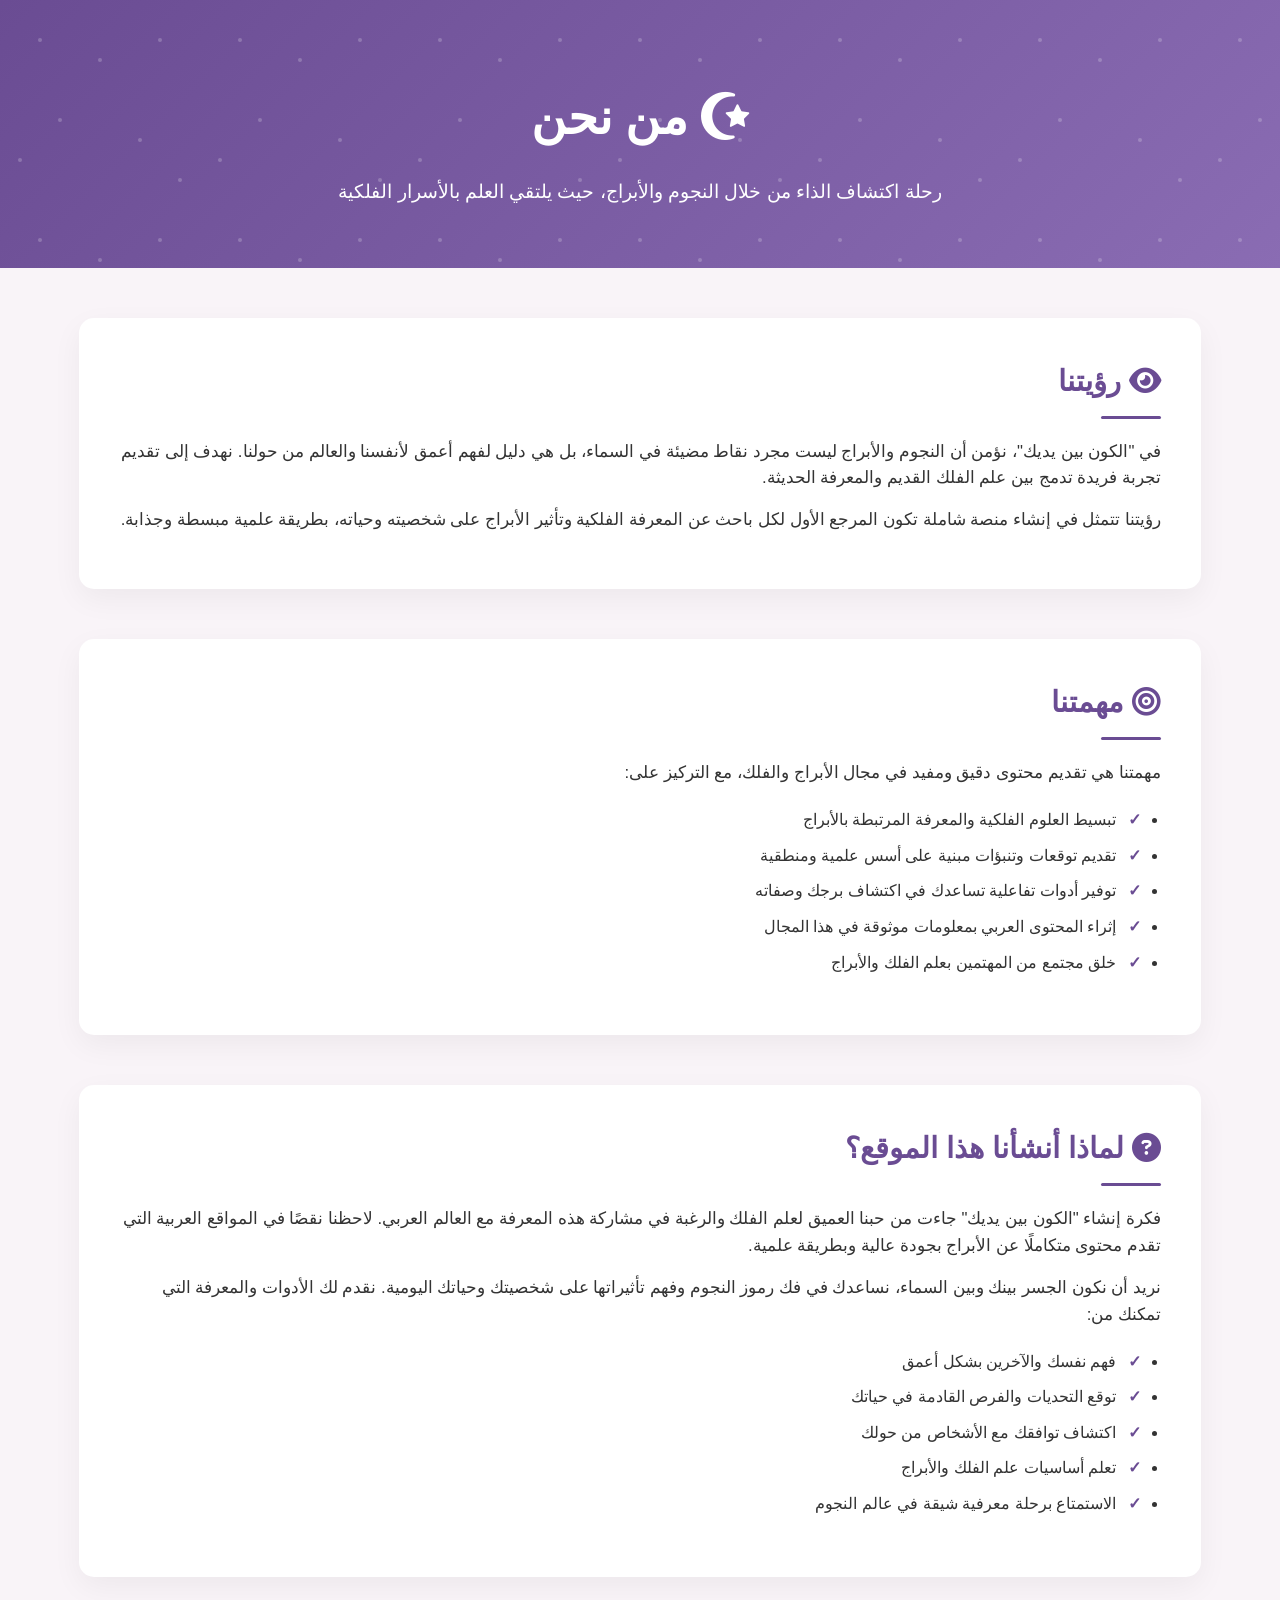
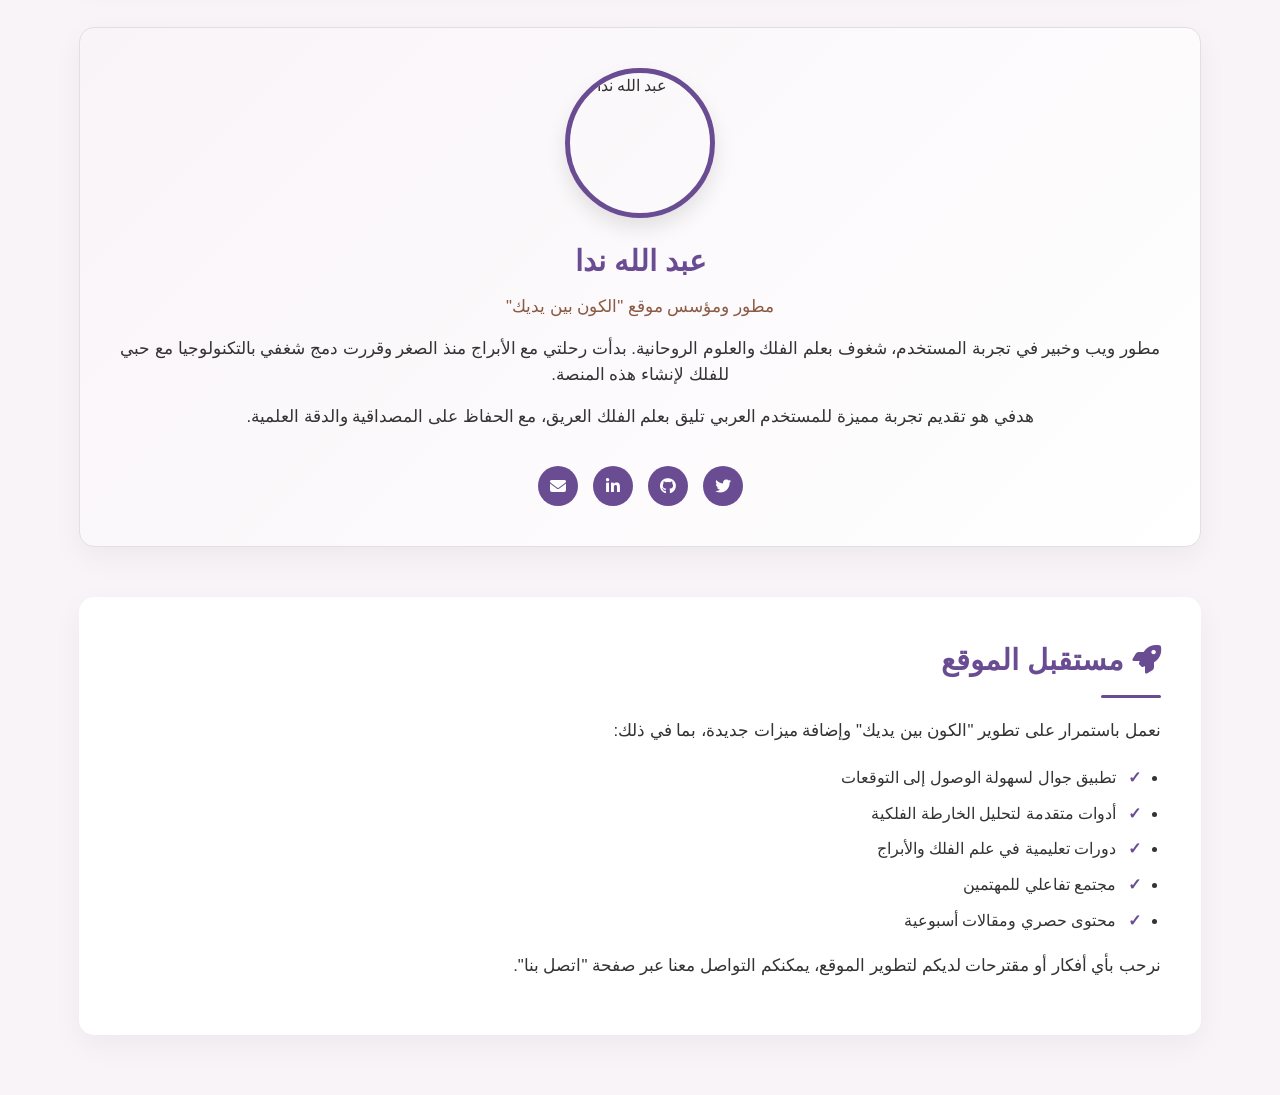
==== about.html @ 2dc2acd1 "Add files via upload" ====
<!DOCTYPE html>
<html lang="ar" dir="rtl">
<head>
    <meta charset="UTF-8">
    <meta name="viewport" content="width=device-width, initial-scale=1.0">
    <title>من نحن - الكون بين يديك</title>
    <link rel="stylesheet" href="https://cdnjs.cloudflare.com/ajax/libs/font-awesome/6.4.0/css/all.min.css">
    <style>
        :root {
            --primary-color: #6a4c93;
            --primary-light: #8a6cb3;
            --secondary-color: #8a5a44;
            --chinese-color: #c52a2a;
            --text-color: #333;
            --light-bg: #f9f4f8;
            --dark-bg: #2c2836;
            --white: #ffffff;
            --gray: #f5f5f5;
            --dark-gray: #e0e0e0;
        }

        * {
            margin: 0;
            padding: 0;
            box-sizing: border-box;
            font-family: 'Tajawal', sans-serif;
        }

        body {
            background-color: var(--light-bg);
            color: var(--text-color);
            line-height: 1.6;
        }

        .container {
            width: 90%;
            max-width: 1200px;
            margin: 0 auto;
            padding: 0 15px;
        }

        /* الترويسة */
        .about-header {
            background: linear-gradient(135deg, var(--primary-color) 0%, var(--primary-light) 100%);
            color: var(--white);
            padding: 80px 0 60px;
            text-align: center;
            position: relative;
            overflow: hidden;
            margin-bottom: 50px;
        }

        .about-header h1 {
            font-size: 3rem;
            margin-bottom: 20px;
            position: relative;
            z-index: 2;
            animation: fadeInDown 1s ease;
        }

        .about-header p {
            font-size: 1.2rem;
            max-width: 700px;
            margin: 0 auto;
            position: relative;
            z-index: 2;
            animation: fadeIn 1.5s ease;
        }

        .stars-bg {
            position: absolute;
            top: 0;
            left: 0;
            width: 100%;
            height: 100%;
            background-image: url('data:image/svg+xml;utf8,<svg xmlns="http://www.w3.org/2000/svg" width="100" height="100" viewBox="0 0 100 100"><circle cx="20" cy="20" r="1" fill="white" opacity="0.7"/><circle cx="50" cy="30" r="1" fill="white" opacity="0.7"/><circle cx="80" cy="20" r="1" fill="white" opacity="0.7"/><circle cx="30" cy="60" r="1" fill="white" opacity="0.7"/><circle cx="70" cy="70" r="1" fill="white" opacity="0.7"/><circle cx="10" cy="80" r="1" fill="white" opacity="0.7"/><circle cx="90" cy="90" r="1" fill="white" opacity="0.7"/></svg>');
            background-size: 200px 200px;
            opacity: 0.3;
            animation: starsMove 100s linear infinite;
        }

        /* محتوى الصفحة */
        .about-content {
            display: grid;
            grid-template-columns: 1fr;
            gap: 50px;
            margin-bottom: 60px;
        }

        .about-section {
            background-color: var(--white);
            border-radius: 15px;
            padding: 40px;
            box-shadow: 0 10px 30px rgba(0,0,0,0.05);
            position: relative;
            overflow: hidden;
            transition: all 0.3s ease;
        }

        .about-section:hover {
            transform: translateY(-5px);
            box-shadow: 0 15px 40px rgba(0,0,0,0.1);
        }

        .about-section h2 {
            color: var(--primary-color);
            font-size: 1.8rem;
            margin-bottom: 20px;
            position: relative;
            padding-bottom: 15px;
        }

        .about-section h2:after {
            content: '';
            position: absolute;
            bottom: 0;
            right: 0;
            width: 60px;
            height: 3px;
            background-color: var(--primary-color);
            border-radius: 3px;
        }

        .about-section p {
            margin-bottom: 15px;
            font-size: 1.05rem;
        }

        .about-section ul {
            margin: 20px 0;
            padding-right: 20px;
        }

        .about-section li {
            margin-bottom: 10px;
            position: relative;
            padding-right: 25px;
        }

        .about-section li:before {
            content: '✓';
            position: absolute;
            right: 0;
            top: 0;
            color: var(--primary-color);
            font-weight: bold;
        }

        /* قسم المطور */
        .developer-section {
            display: flex;
            flex-direction: column;
            align-items: center;
            text-align: center;
            background: linear-gradient(135deg, var(--light-bg) 0%, var(--white) 100%);
            border: 1px solid var(--dark-gray);
        }

        .developer-avatar {
            width: 150px;
            height: 150px;
            border-radius: 50%;
            border: 5px solid var(--primary-color);
            object-fit: cover;
            margin-bottom: 20px;
            box-shadow: 0 10px 20px rgba(0,0,0,0.1);
        }

        .developer-name {
            font-size: 1.8rem;
            color: var(--primary-color);
            margin-bottom: 10px;
        }

        .developer-title {
            font-size: 1.1rem;
            color: var(--secondary-color);
            margin-bottom: 20px;
            font-weight: 500;
        }

        .developer-social {
            display: flex;
            gap: 15px;
            margin-top: 20px;
        }

        .developer-social a {
            display: flex;
            align-items: center;
            justify-content: center;
            width: 40px;
            height: 40px;
            background-color: var(--primary-color);
            border-radius: 50%;
            color: var(--white);
            transition: all 0.3s;
            text-decoration: none;
        }

        .developer-social a:hover {
            transform: translateY(-3px) scale(1.1);
            background-color: var(--primary-light);
            box-shadow: 0 5px 15px rgba(106, 76, 147, 0.4);
        }

        /* تأثيرات الحركة */
        @keyframes fadeIn {
            from { opacity: 0; }
            to { opacity: 1; }
        }

        @keyframes fadeInDown {
            from {
                opacity: 0;
                transform: translateY(-30px);
            }
            to {
                opacity: 1;
                transform: translateY(0);
            }
        }

        @keyframes starsMove {
            from { background-position: 0 0; }
            to { background-position: 1000px 1000px; }
        }

        /* تصميم متجاوب */
        @media (max-width: 768px) {
            .about-header h1 {
                font-size: 2.2rem;
            }
            
            .about-header p {
                font-size: 1rem;
            }
            
            .about-section {
                padding: 30px;
            }
            
            .about-section h2 {
                font-size: 1.5rem;
            }
        }

        @media (max-width: 576px) {
            .about-header h1 {
                font-size: 1.8rem;
            }
            
            .about-section {
                padding: 25px;
            }
        }
    </style>
</head>
<body>
    <!-- يمكنك إضافة شريط التنقل والفوتر من الموقع الرئيسي هنا -->

    <main class="main-content">
        <!-- ترويسة الصفحة -->
        <section class="about-header">
            <div class="stars-bg"></div>
            <div class="container">
                <h1><i class="fas fa-star-and-crescent"></i> من نحن</h1>
                <p>رحلة اكتشاف الذاء من خلال النجوم والأبراج، حيث يلتقي العلم بالأسرار الفلكية</p>
            </div>
        </section>

        <div class="container">
            <div class="about-content">
                <!-- قسم رؤيتنا -->
                <section class="about-section">
                    <h2><i class="fas fa-eye"></i> رؤيتنا</h2>
                    <p>في "الكون بين يديك"، نؤمن أن النجوم والأبراج ليست مجرد نقاط مضيئة في السماء، بل هي دليل لفهم أعمق لأنفسنا والعالم من حولنا. نهدف إلى تقديم تجربة فريدة تدمج بين علم الفلك القديم والمعرفة الحديثة.</p>
                    <p>رؤيتنا تتمثل في إنشاء منصة شاملة تكون المرجع الأول لكل باحث عن المعرفة الفلكية وتأثير الأبراج على شخصيته وحياته، بطريقة علمية مبسطة وجذابة.</p>
                </section>

                <!-- قسم مهمتنا -->
                <section class="about-section">
                    <h2><i class="fas fa-bullseye"></i> مهمتنا</h2>
                    <p>مهمتنا هي تقديم محتوى دقيق ومفيد في مجال الأبراج والفلك، مع التركيز على:</p>
                    <ul>
                        <li>تبسيط العلوم الفلكية والمعرفة المرتبطة بالأبراج</li>
                        <li>تقديم توقعات وتنبؤات مبنية على أسس علمية ومنطقية</li>
                        <li>توفير أدوات تفاعلية تساعدك في اكتشاف برجك وصفاته</li>
                        <li>إثراء المحتوى العربي بمعلومات موثوقة في هذا المجال</li>
                        <li>خلق مجتمع من المهتمين بعلم الفلك والأبراج</li>
                    </ul>
                </section>

                <!-- قسم لماذا أنشأنا هذا الموقع -->
                <section class="about-section">
                    <h2><i class="fas fa-question-circle"></i> لماذا أنشأنا هذا الموقع؟</h2>
                    <p>فكرة إنشاء "الكون بين يديك" جاءت من حبنا العميق لعلم الفلك والرغبة في مشاركة هذه المعرفة مع العالم العربي. لاحظنا نقصًا في المواقع العربية التي تقدم محتوى متكاملًا عن الأبراج بجودة عالية وبطريقة علمية.</p>
                    <p>نريد أن نكون الجسر بينك وبين السماء، نساعدك في فك رموز النجوم وفهم تأثيراتها على شخصيتك وحياتك اليومية. نقدم لك الأدوات والمعرفة التي تمكنك من:</p>
                    <ul>
                        <li>فهم نفسك والآخرين بشكل أعمق</li>
                        <li>توقع التحديات والفرص القادمة في حياتك</li>
                        <li>اكتشاف توافقك مع الأشخاص من حولك</li>
                        <li>تعلم أساسيات علم الفلك والأبراج</li>
                        <li>الاستمتاع برحلة معرفية شيقة في عالم النجوم</li>
                    </ul>
                </section>

                <!-- قسم المطور -->
                <section class="about-section developer-section">
                    <img src="https://via.placeholder.com/150" alt="عبد الله ندا" class="developer-avatar">
                    <h3 class="developer-name">عبد الله ندا</h3>
                    <p class="developer-title">مطور ومؤسس موقع "الكون بين يديك"</p>
                    <p>مطور ويب وخبير في تجربة المستخدم، شغوف بعلم الفلك والعلوم الروحانية. بدأت رحلتي مع الأبراج منذ الصغر وقررت دمج شغفي بالتكنولوجيا مع حبي للفلك لإنشاء هذه المنصة.</p>
                    <p>هدفي هو تقديم تجربة مميزة للمستخدم العربي تليق بعلم الفلك العريق، مع الحفاظ على المصداقية والدقة العلمية.</p>
                    <div class="developer-social">
                        <a href="#"><i class="fab fa-twitter"></i></a>
                        <a href="#"><i class="fab fa-github"></i></a>
                        <a href="#"><i class="fab fa-linkedin-in"></i></a>
                        <a href="#"><i class="fas fa-envelope"></i></a>
                    </div>
                </section>

                <!-- قسم مستقبل الموقع -->
                <section class="about-section">
                    <h2><i class="fas fa-rocket"></i> مستقبل الموقع</h2>
                    <p>نعمل باستمرار على تطوير "الكون بين يديك" وإضافة ميزات جديدة، بما في ذلك:</p>
                    <ul>
                        <li>تطبيق جوال لسهولة الوصول إلى التوقعات</li>
                        <li>أدوات متقدمة لتحليل الخارطة الفلكية</li>
                        <li>دورات تعليمية في علم الفلك والأبراج</li>
                        <li>مجتمع تفاعلي للمهتمين</li>
                        <li>محتوى حصري ومقالات أسبوعية</li>
                    </ul>
                    <p>نرحب بأي أفكار أو مقترحات لديكم لتطوير الموقع، يمكنكم التواصل معنا عبر صفحة "اتصل بنا".</p>
                </section>
            </div>
        </div>
    </main>

    <!-- يمكنك إضافة فوتر الموقع هنا -->

    <script>
        // تأثيرات عند التمرير
        document.addEventListener('DOMContentLoaded', function() {
            const aboutSections = document.querySelectorAll('.about-section');
            
            const observer = new IntersectionObserver((entries) => {
                entries.forEach(entry => {
                    if (entry.isIntersecting) {
                        entry.target.style.opacity = 1;
                        entry.target.style.transform = 'translateY(0)';
                    }
                });
            }, { threshold: 0.1 });
            
            aboutSections.forEach(section => {
                section.style.opacity = 0;
                section.style.transform = 'translateY(20px)';
                section.style.transition = 'all 0.6s ease';
                observer.observe(section);
            });
        });
    </script>
</body>
</html>
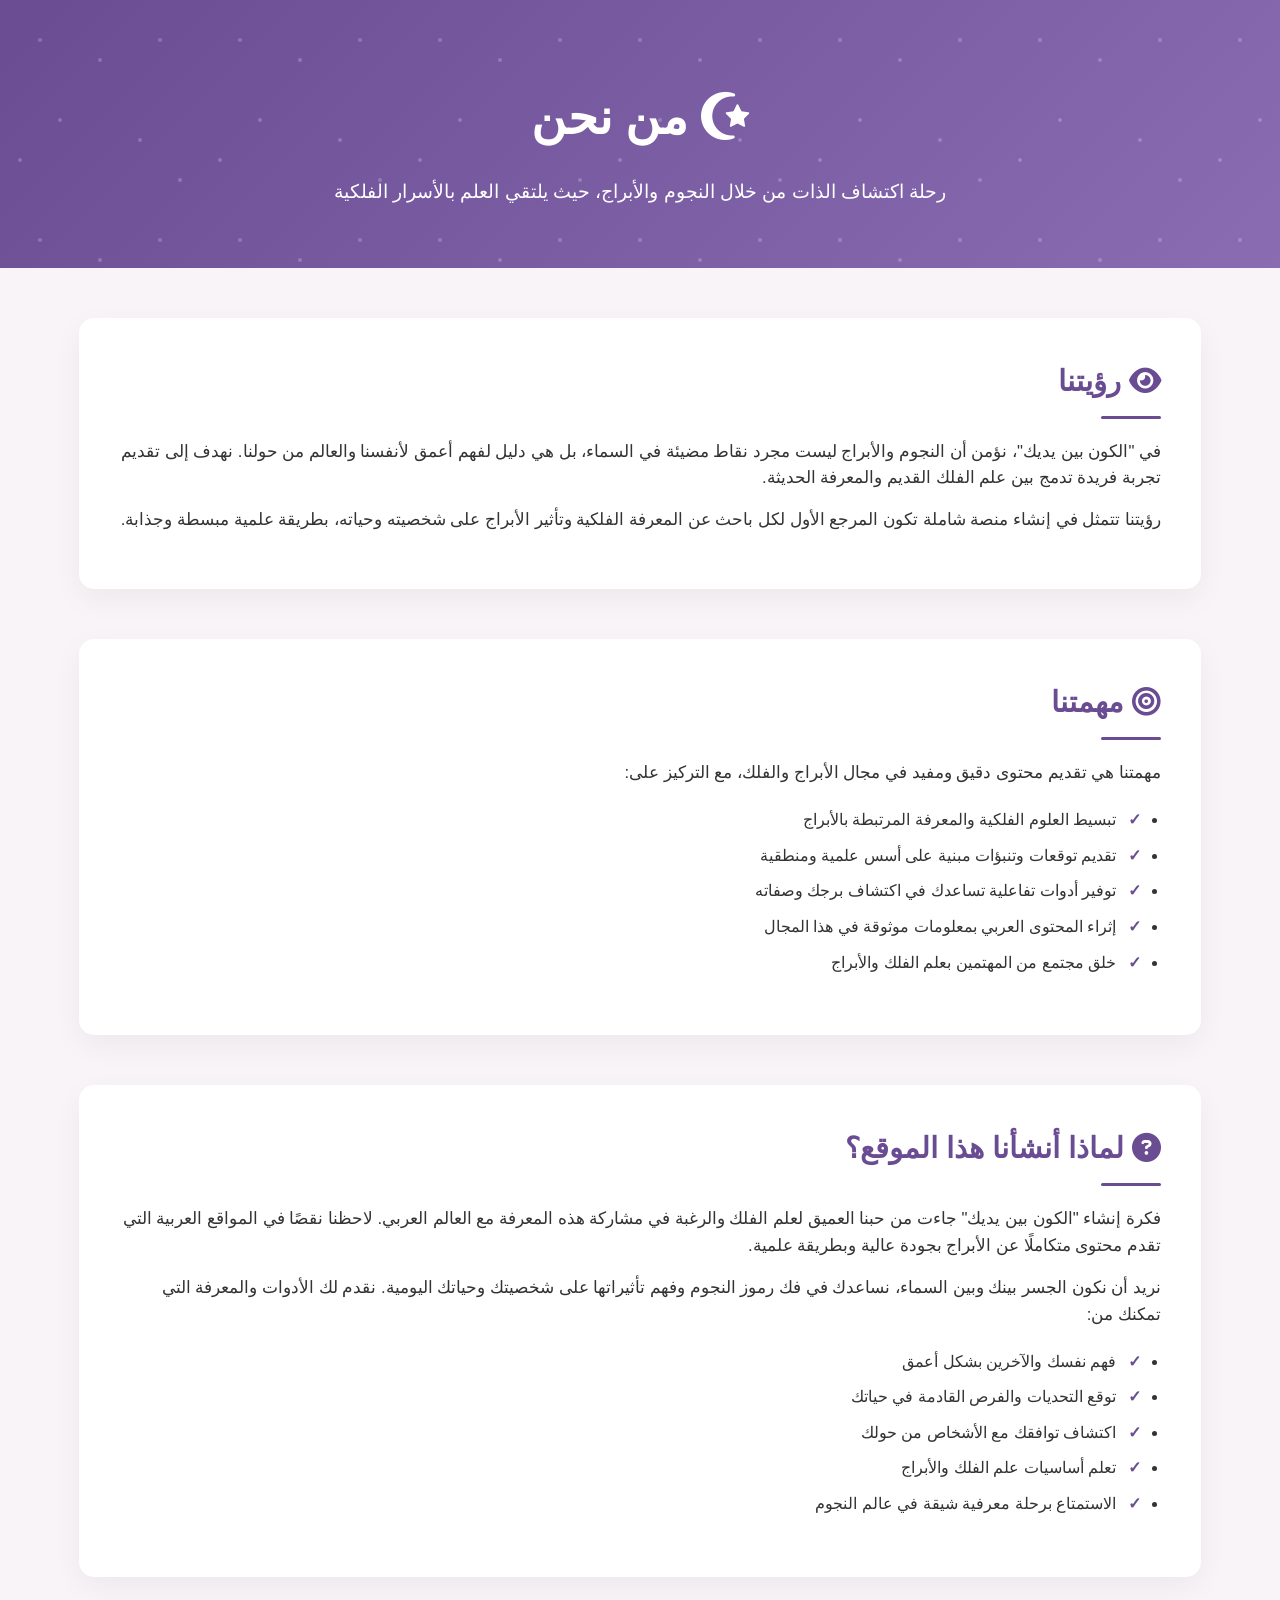
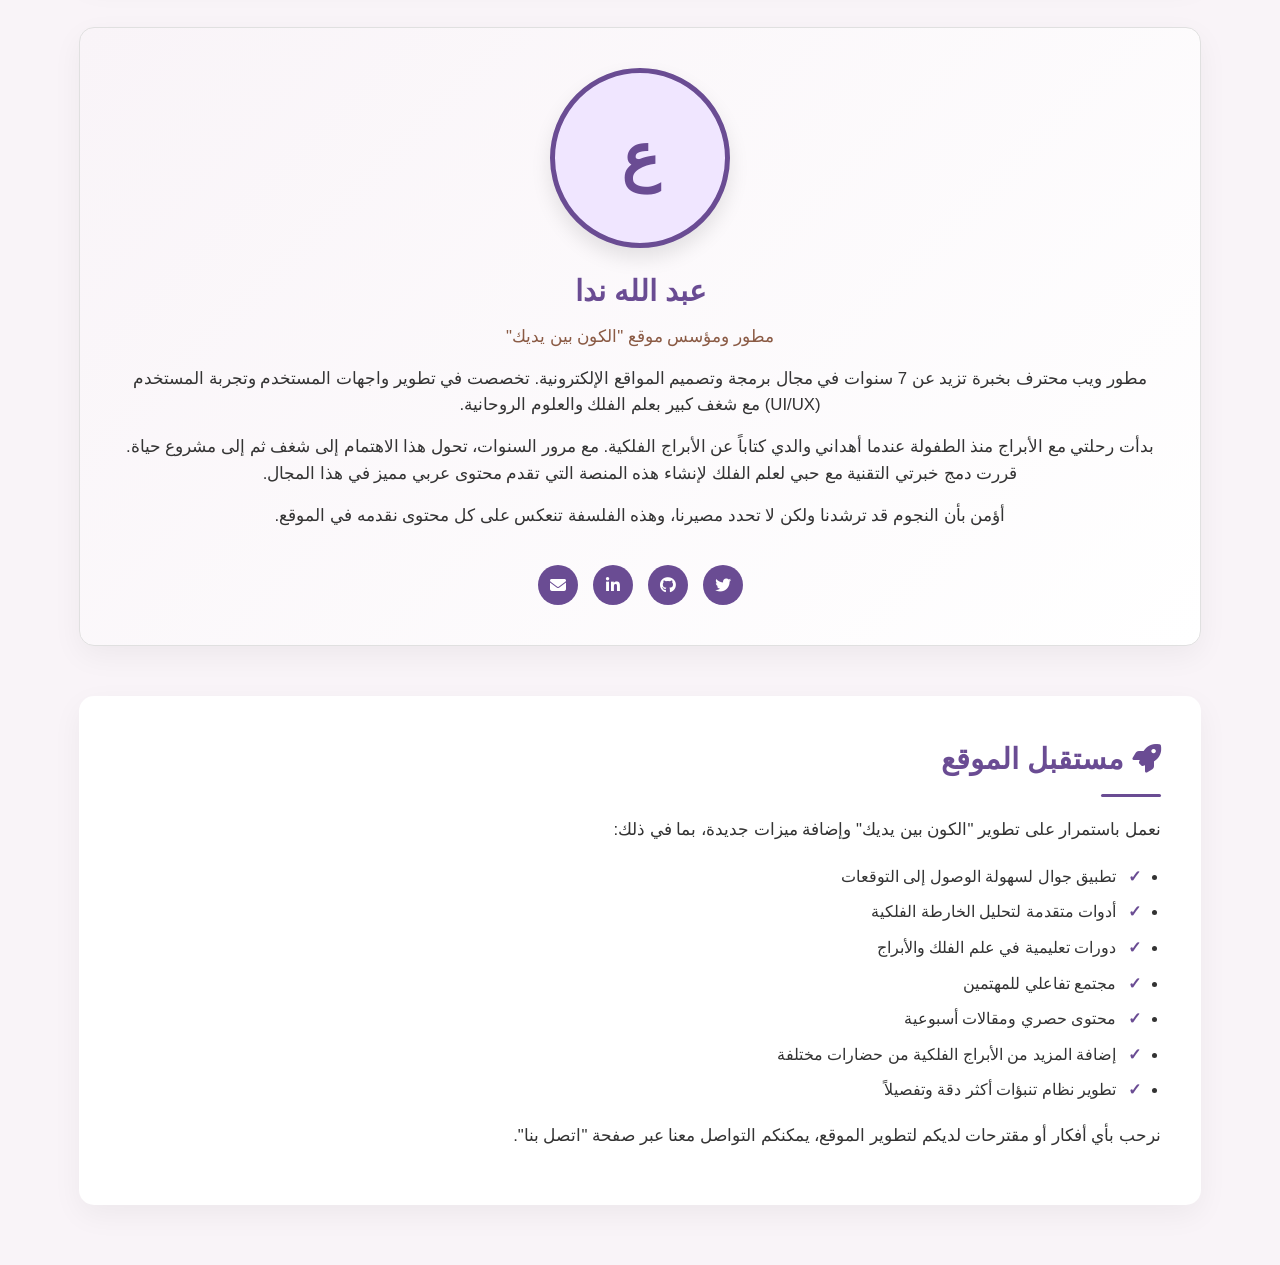
==== commit 9961717e: "Update about.html" ====
--- a/about.html
+++ b/about.html
@@ -157,13 +157,24 @@
         }
 
         .developer-avatar {
-            width: 150px;
-            height: 150px;
+            width: 180px;
+            height: 180px;
             border-radius: 50%;
             border: 5px solid var(--primary-color);
             object-fit: cover;
             margin-bottom: 20px;
             box-shadow: 0 10px 20px rgba(0,0,0,0.1);
+            background-color: #f0e6ff;
+            display: flex;
+            align-items: center;
+            justify-content: center;
+            overflow: hidden;
+        }
+
+        .avatar-initials {
+            font-size: 4rem;
+            font-weight: bold;
+            color: var(--primary-color);
         }
 
         .developer-name {
@@ -253,6 +264,15 @@
             .about-section {
                 padding: 25px;
             }
+            
+            .developer-avatar {
+                width: 150px;
+                height: 150px;
+            }
+            
+            .avatar-initials {
+                font-size: 3rem;
+            }
         }
     </style>
 </head>
@@ -265,7 +285,7 @@
             <div class="stars-bg"></div>
             <div class="container">
                 <h1><i class="fas fa-star-and-crescent"></i> من نحن</h1>
-                <p>رحلة اكتشاف الذاء من خلال النجوم والأبراج، حيث يلتقي العلم بالأسرار الفلكية</p>
+                <p>رحلة اكتشاف الذات من خلال النجوم والأبراج، حيث يلتقي العلم بالأسرار الفلكية</p>
             </div>
         </section>
 
@@ -307,16 +327,21 @@
 
                 <!-- قسم المطور -->
                 <section class="about-section developer-section">
-                    <img src="https://via.placeholder.com/150" alt="عبد الله ندا" class="developer-avatar">
+                    <div class="developer-avatar">
+                        <div class="avatar-initials">ع</div>
+                        <!-- يمكنك استبدال هذا بقسم img عند رفع صورة حقيقية -->
+                        <!-- <img src="path-to-your-image.jpg" alt="عبد الله ندا"> -->
+                    </div>
                     <h3 class="developer-name">عبد الله ندا</h3>
                     <p class="developer-title">مطور ومؤسس موقع "الكون بين يديك"</p>
-                    <p>مطور ويب وخبير في تجربة المستخدم، شغوف بعلم الفلك والعلوم الروحانية. بدأت رحلتي مع الأبراج منذ الصغر وقررت دمج شغفي بالتكنولوجيا مع حبي للفلك لإنشاء هذه المنصة.</p>
-                    <p>هدفي هو تقديم تجربة مميزة للمستخدم العربي تليق بعلم الفلك العريق، مع الحفاظ على المصداقية والدقة العلمية.</p>
+                    <p>مطور ويب محترف بخبرة تزيد عن 7 سنوات في مجال برمجة وتصميم المواقع الإلكترونية. تخصصت في تطوير واجهات المستخدم وتجربة المستخدم (UI/UX) مع شغف كبير بعلم الفلك والعلوم الروحانية.</p>
+                    <p>بدأت رحلتي مع الأبراج منذ الطفولة عندما أهداني والدي كتاباً عن الأبراج الفلكية. مع مرور السنوات، تحول هذا الاهتمام إلى شغف ثم إلى مشروع حياة. قررت دمج خبرتي التقنية مع حبي لعلم الفلك لإنشاء هذه المنصة التي تقدم محتوى عربي مميز في هذا المجال.</p>
+                    <p>أؤمن بأن النجوم قد ترشدنا ولكن لا تحدد مصيرنا، وهذه الفلسفة تنعكس على كل محتوى نقدمه في الموقع.</p>
                     <div class="developer-social">
-                        <a href="#"><i class="fab fa-twitter"></i></a>
-                        <a href="#"><i class="fab fa-github"></i></a>
-                        <a href="#"><i class="fab fa-linkedin-in"></i></a>
-                        <a href="#"><i class="fas fa-envelope"></i></a>
+                        <a href="#" title="تويتر"><i class="fab fa-twitter"></i></a>
+                        <a href="#" title="جيت هاب"><i class="fab fa-github"></i></a>
+                        <a href="#" title="لينكد إن"><i class="fab fa-linkedin-in"></i></a>
+                        <a href="#" title="البريد الإلكتروني"><i class="fas fa-envelope"></i></a>
                     </div>
                 </section>
 
@@ -330,6 +355,8 @@
                         <li>دورات تعليمية في علم الفلك والأبراج</li>
                         <li>مجتمع تفاعلي للمهتمين</li>
                         <li>محتوى حصري ومقالات أسبوعية</li>
+                        <li>إضافة المزيد من الأبراج الفلكية من حضارات مختلفة</li>
+                        <li>تطوير نظام تنبؤات أكثر دقة وتفصيلاً</li>
                     </ul>
                     <p>نرحب بأي أفكار أو مقترحات لديكم لتطوير الموقع، يمكنكم التواصل معنا عبر صفحة "اتصل بنا".</p>
                 </section>
@@ -362,4 +389,4 @@
         });
     </script>
 </body>
-</html>+</html>
